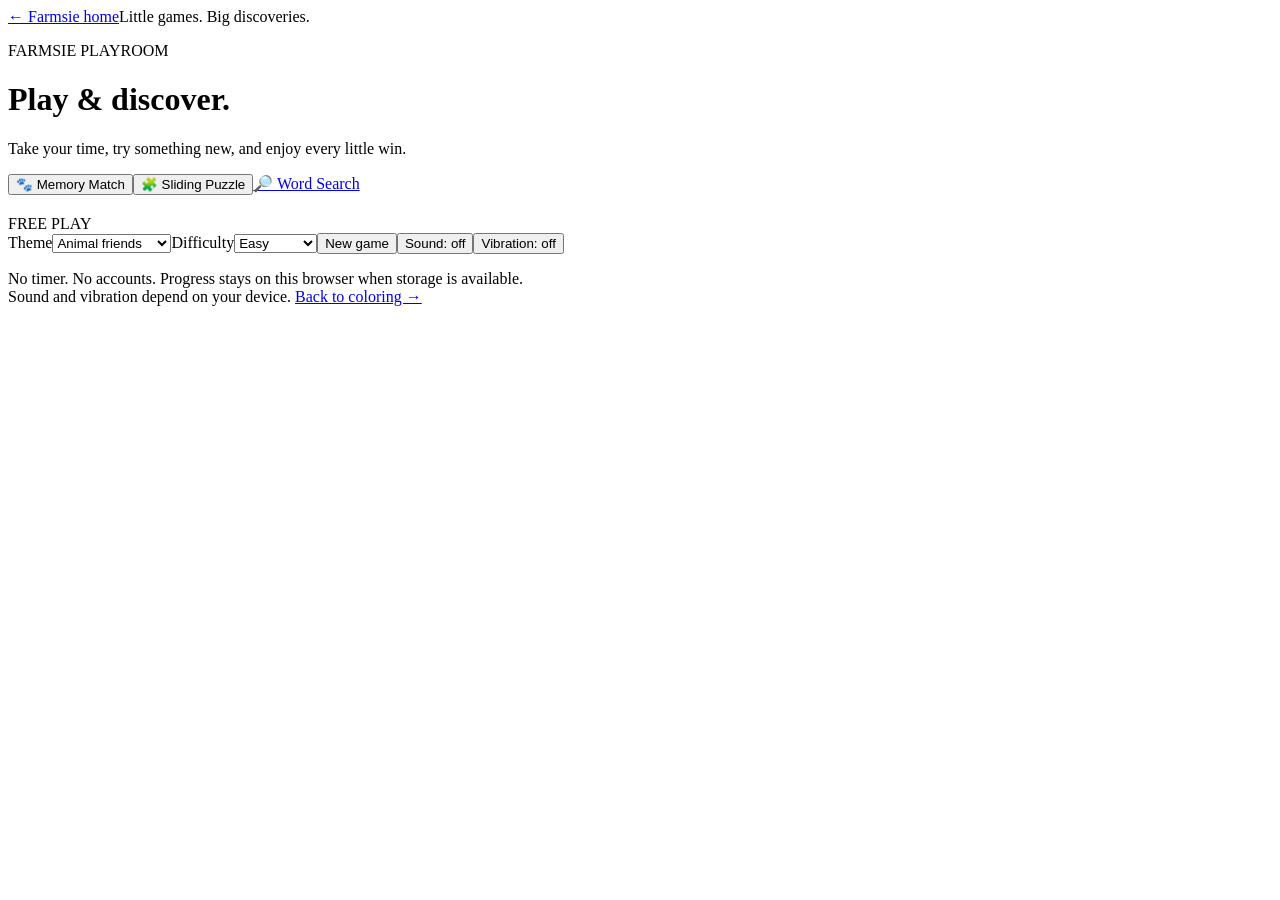
==== activities.html @ 00069113 "Add files via upload" ====
<!doctype html>
<html lang="en"><head><meta charset="utf-8"><meta name="viewport" content="width=device-width,initial-scale=1"><meta name="theme-color" content="#174b3c"><title>Play & Discover · Farmsie</title><link rel="stylesheet" href="activities.css"></head>
<body><header><a href="index.html">← Farmsie home</a><span>Little games. Big discoveries.</span></header><main><p class="eyebrow">FARMSIE PLAYROOM</p><h1>Play & discover.</h1><p class="intro">Take your time, try something new, and enjoy every little win.</p><nav aria-label="Activities"><button id="memoryTab">🐾 Memory Match</button><button id="slideTab">🧩 Sliding Puzzle</button><a href="word-search.html">🔎 Word Search</a></nav><section class="game"><div class="heading"><div><h2 id="title"></h2><p id="instructions"></p></div><span id="badge">FREE PLAY</span></div><div class="controls"><label id="themeLabel">Theme<select id="theme"><option value="animals">Animal friends</option><option value="food">Yummy foods</option><option value="space">Space explorers</option></select></label><label>Difficulty<select id="level"><option value="easy">Easy</option><option value="hard">Challenge</option></select></label><button id="new">New game</button><button id="sound" aria-pressed="false">Sound: off</button><button id="vibration" aria-pressed="false">Vibration: off</button></div><div class="stats"><span id="moves"></span><span id="progress"></span></div><div id="board" aria-label="Game board"></div><p id="status" role="status" aria-live="polite"></p><button id="again" hidden>Play again ✨</button></section><p class="foot">No timer. No accounts. Progress stays on this browser when storage is available.<br>Sound and vibration depend on your device. <a href="index.html">Back to coloring →</a></p></main><script src="activities.js"></script></body></html>
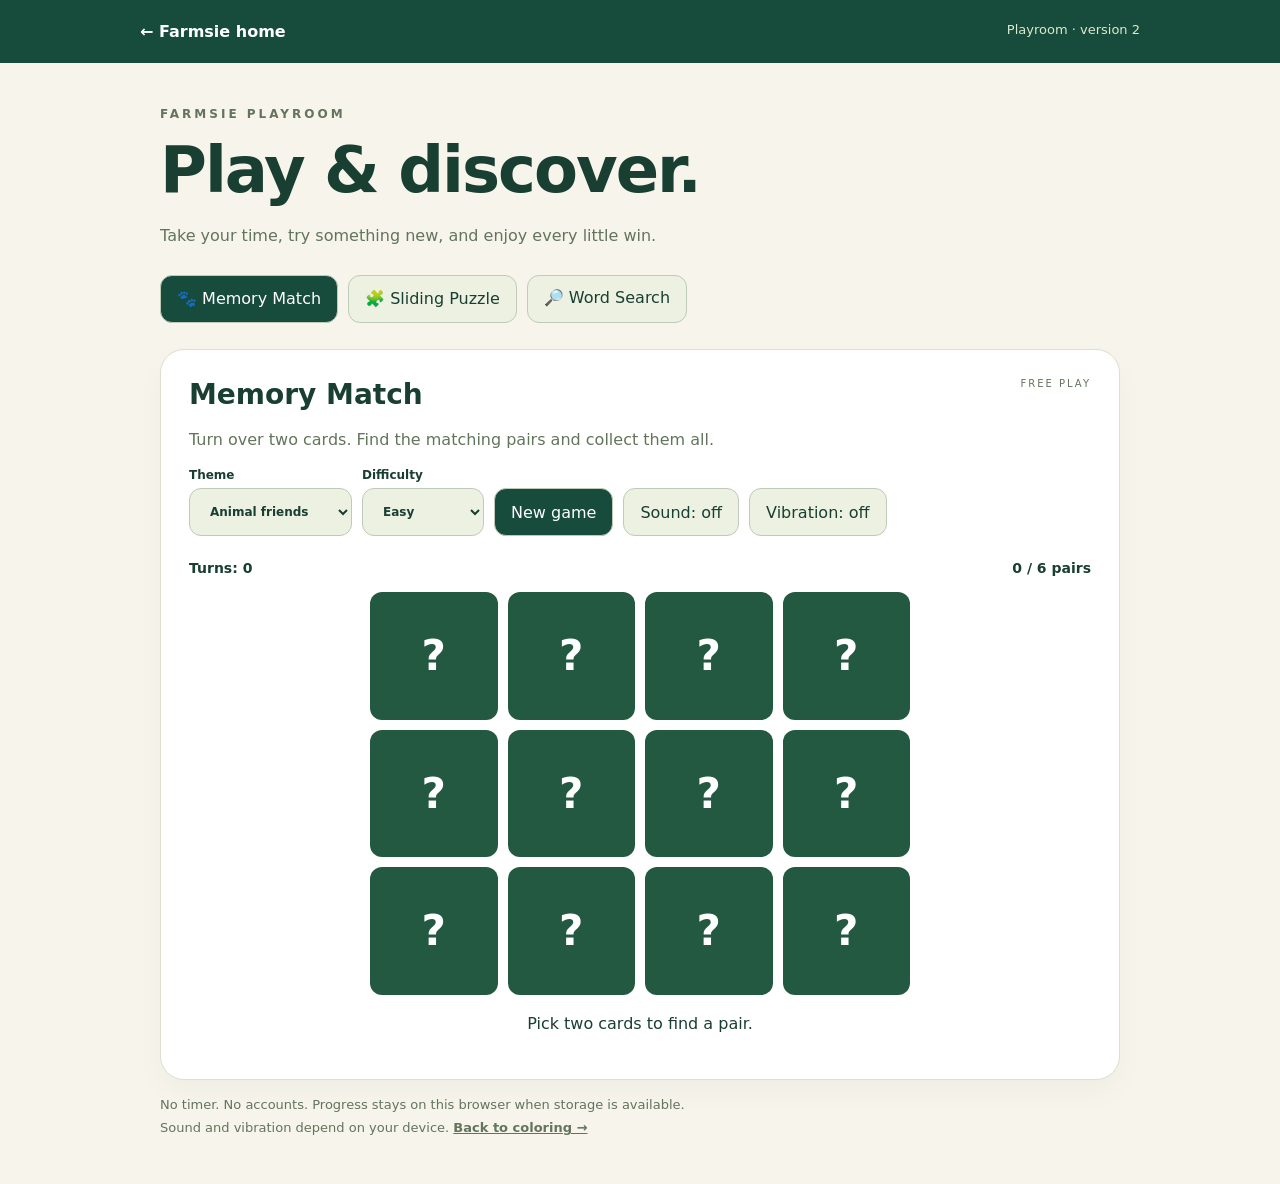
==== commit 226e3a8a: "Add files via upload" ====
--- a/activities.html
+++ b/activities.html
@@ -1,3 +1,30 @@
 <!doctype html>
-<html lang="en"><head><meta charset="utf-8"><meta name="viewport" content="width=device-width,initial-scale=1"><meta name="theme-color" content="#174b3c"><title>Play & Discover · Farmsie</title><link rel="stylesheet" href="activities.css"></head>
-<body><header><a href="index.html">← Farmsie home</a><span>Little games. Big discoveries.</span></header><main><p class="eyebrow">FARMSIE PLAYROOM</p><h1>Play & discover.</h1><p class="intro">Take your time, try something new, and enjoy every little win.</p><nav aria-label="Activities"><button id="memoryTab">🐾 Memory Match</button><button id="slideTab">🧩 Sliding Puzzle</button><a href="word-search.html">🔎 Word Search</a></nav><section class="game"><div class="heading"><div><h2 id="title"></h2><p id="instructions"></p></div><span id="badge">FREE PLAY</span></div><div class="controls"><label id="themeLabel">Theme<select id="theme"><option value="animals">Animal friends</option><option value="food">Yummy foods</option><option value="space">Space explorers</option></select></label><label>Difficulty<select id="level"><option value="easy">Easy</option><option value="hard">Challenge</option></select></label><button id="new">New game</button><button id="sound" aria-pressed="false">Sound: off</button><button id="vibration" aria-pressed="false">Vibration: off</button></div><div class="stats"><span id="moves"></span><span id="progress"></span></div><div id="board" aria-label="Game board"></div><p id="status" role="status" aria-live="polite"></p><button id="again" hidden>Play again ✨</button></section><p class="foot">No timer. No accounts. Progress stays on this browser when storage is available.<br>Sound and vibration depend on your device. <a href="index.html">Back to coloring →</a></p></main><script src="activities.js"></script></body></html>
+<html lang="en"><head><meta charset="utf-8"><meta name="viewport" content="width=device-width,initial-scale=1"><meta name="theme-color" content="#174b3c"><title>Play & Discover · Farmsie</title><style>*{box-sizing:border-box}body{margin:0;background:#f6f4eb;color:#193e32;font:16px system-ui,sans-serif}header{padding:22px max(20px,calc((100% - 1000px)/2));background:#174b3c;color:white;display:flex;justify-content:space-between;gap:16px}a{color:inherit}header a{text-decoration:none;font-weight:800}header span{font-size:13px;color:#dce9cc}main{max-width:1000px;margin:auto;padding:32px 20px}.eyebrow{letter-spacing:3px;font-size:12px;font-weight:800;color:#63745d}h1{font-size:clamp(38px,7vw,64px);letter-spacing:-2px;margin:12px 0}.intro{color:#63745d;line-height:1.6}nav{display:flex;gap:10px;flex-wrap:wrap;margin:26px 0}button,select,nav a{font:inherit;min-height:48px;border-radius:12px;border:1px solid #bdcbb8;padding:12px 16px;background:#edf1e2;color:#193e32}button{cursor:pointer}nav a{text-decoration:none}nav button[aria-pressed=true],#new,#again{background:#174b3c;color:white}button:focus-visible,a:focus-visible,select:focus-visible{outline:3px solid #bb7510;outline-offset:3px}.game{background:white;border:1px solid #dce0cf;border-radius:24px;padding:28px;box-shadow:0 12px 30px #183e3208}.heading{display:flex;justify-content:space-between;gap:16px}h2{font-size:28px;margin:0}#instructions{max-width:580px;line-height:1.6;color:#63745d}#badge{font-size:10px;letter-spacing:2px;white-space:nowrap;color:#63745d}.controls{display:flex;align-items:end;gap:10px;flex-wrap:wrap}label{display:grid;gap:6px;font-size:12px;font-weight:700}label[hidden]{display:none}.stats{display:flex;justify-content:space-between;margin:24px 0 16px;font-weight:700;font-size:14px}#board{display:grid;grid-template-columns:repeat(var(--cols),1fr);gap:10px;max-width:540px;margin:auto}#board button{padding:0;aspect-ratio:1;font-size:clamp(23px,6vw,42px);font-weight:800;background:#235940;color:#fff;border:0;min-height:0;touch-action:manipulation}#board button.revealed{background:#fff2c7;color:#193e32}#board button.matched{background:#d7eac5;color:#193e32}#board button.tile{background:#e9bd59;color:#193e32}#board .blank{aspect-ratio:1;border:2px dashed #dce0cf;border-radius:12px}#status{min-height:28px;line-height:1.6;text-align:center;margin-bottom:12px}#again{display:block;margin:auto}#again[hidden]{display:none}.foot{font-size:13px;line-height:1.8;color:#63745d}.foot a{font-weight:700}@media(max-width:500px){main{padding:22px 14px}.game{padding:18px}header span,#badge{display:none}#board{gap:7px}.controls button{font-size:13px;padding:10px}h2{font-size:24px}}
+</style></head>
+<body><header><a href="index.html">← Farmsie home</a><span>Playroom · version 2</span></header><main><p class="eyebrow">FARMSIE PLAYROOM</p><h1>Play & discover.</h1><p class="intro">Take your time, try something new, and enjoy every little win.</p><nav aria-label="Activities"><button id="memoryTab">🐾 Memory Match</button><button id="slideTab">🧩 Sliding Puzzle</button><a href="word-search.html">🔎 Word Search</a></nav><p id="startup" role="status">Starting games… If no cards appear, open this page in your browser with JavaScript enabled.</p><noscript>These games need JavaScript enabled in your browser.</noscript><section class="game"><div class="heading"><div><h2 id="title"></h2><p id="instructions"></p></div><span id="badge">FREE PLAY</span></div><div class="controls"><label id="themeLabel">Theme<select id="theme"><option value="animals">Animal friends</option><option value="food">Yummy foods</option><option value="space">Space explorers</option></select></label><label>Difficulty<select id="level"><option value="easy">Easy</option><option value="hard">Challenge</option></select></label><button id="new">New game</button><button id="sound" aria-pressed="false">Sound: off</button><button id="vibration" aria-pressed="false">Vibration: off</button></div><div class="stats"><span id="moves"></span><span id="progress"></span></div><div id="board" aria-label="Game board"></div><p id="status" role="status" aria-live="polite"></p><button id="again" hidden>Play again ✨</button></section><p class="foot">No timer. No accounts. Progress stays on this browser when storage is available.<br>Sound and vibration depend on your device. <a href="index.html">Back to coloring →</a></p></main><script>
+'use strict';
+(() => {
+const $=id=>document.getElementById(id), key='farmsie-playroom-v1';
+const themes={animals:['🐶','🐱','🐰','🦊','🐼','🐸','🦁','🐨'],food:['🍎','🍓','🍋','🍇','🥕','🍉','🍒','🌽'],space:['🚀','🪐','⭐','🌙','🌍','☀️','🛸','👽']};
+let data={games:{},sound:false,vibration:false}, mode=location.hash==='#slide'?'slide':'memory', open=[],pending=null,audio;
+try {const raw=JSON.parse(localStorage.getItem(key));if(raw&&raw.games&&typeof raw.games==='object')data={games:raw.games,sound:raw.sound===true,vibration:raw.vibration===true};} catch {}
+function save(){try{localStorage.setItem(key,JSON.stringify(data));}catch{}}
+function shuffle(a){for(let i=a.length-1;i>0;i--){const j=Math.floor(Math.random()*(i+1));[a[i],a[j]]=[a[j],a[i]];}return a;}
+function neighbors(i,n){return [i-n,i+n,...(i%n?[i-1]:[]),...(i%n<n-1?[i+1]:[])].filter(x=>x>=0&&x<n*n);}
+function valid(g,m){if(!g||!['easy','hard'].includes(g.level)||!Number.isInteger(g.moves)||g.moves<0)return false;if(m==='memory'){const count=g.level==='easy'?6:8;return themes[g.theme]&&Array.isArray(g.cards)&&g.cards.length===count*2&&themes[g.theme].slice(0,count).every(v=>g.cards.filter(x=>x===v).length===2)&&Array.isArray(g.matched)&&new Set(g.matched).size===g.matched.length&&g.matched.every(i=>Number.isInteger(i)&&i>=0&&i<g.cards.length)&&themes[g.theme].every(v=>g.matched.filter(i=>g.cards[i]===v).length%2===0);}const n=g.level==='easy'?3:4;return g.n===n&&Array.isArray(g.tiles)&&g.tiles.length===n*n&&new Set(g.tiles).size===n*n&&g.tiles.every(x=>Number.isInteger(x)&&x>=0&&x<n*n);}
+function make(){const level=$('level').value;if(mode==='memory'){const theme=$('theme').value,pairs=themes[theme].slice(0,level==='easy'?6:8);return {level,theme,cards:shuffle([...pairs,...pairs]),matched:[],moves:0};}const n=level==='easy'?3:4,tiles=Array.from({length:n*n},(_,i)=>(i+1)%(n*n));let blank=n*n-1,previous=-1;for(let k=0;k< n*n*30;k++){const options=neighbors(blank,n).filter(i=>i!==previous),next=options[Math.floor(Math.random()*options.length)];[tiles[blank],tiles[next]]=[tiles[next],tiles[blank]];previous=blank;blank=next;}if(tiles.every((v,i)=>v===(i+1)%(n*n))){const next=neighbors(blank,n)[0];[tiles[blank],tiles[next]]=[tiles[next],tiles[blank]];}return {level,n,tiles,moves:0};}
+function feedback(win){try{if(data.vibration&&navigator.vibrate)navigator.vibrate(win?[50,50,80]:25);}catch{}if(data.sound){try{if(!audio)audio=new (window.AudioContext||window.webkitAudioContext)();const resumed=audio.resume();if(resumed&&resumed.catch)resumed.catch(()=>{});[523,...(win?[659,784]:[])].forEach((f,i)=>{const o=audio.createOscillator(),v=audio.createGain(),t=audio.currentTime+i*.13;o.frequency.value=f;v.gain.setValueAtTime(.08,t);v.gain.exponentialRampToValueAtTime(.001,t+.18);o.connect(v);v.connect(audio.destination);o.start(t);o.stop(t+.2);});}catch{}}}
+function done(g){return mode==='memory'?g.matched.length===g.cards.length:g.tiles.every((v,i)=>v===(i+1)%(g.n*g.n));}
+function cancel(){clearTimeout(pending);pending=null;open=[];}
+function fresh(){cancel();data.games[mode]=make();save();render();}
+function render(){const g=data.games[mode],won=done(g);$('title').textContent=mode==='memory'?'Memory Match':'Sliding Puzzle';$('instructions').textContent=mode==='memory'?'Turn over two cards. Find the matching pairs and collect them all.':'Tap a tile next to the empty space to slide it. Put the numbers in order, with the empty space last.';$('themeLabel').hidden=mode!=='memory';$('level').value=g.level;if(mode==='memory')$('theme').value=g.theme;$('memoryTab').setAttribute('aria-pressed',mode==='memory');$('slideTab').setAttribute('aria-pressed',mode==='slide');$('moves').textContent=(mode==='memory'?'Turns: ':'Moves: ')+g.moves;$('progress').textContent=mode==='memory'?g.matched.length/2+' / '+g.cards.length/2+' pairs':g.n+' × '+g.n+' puzzle';$('board').style.setProperty('--cols',mode==='memory'?4:g.n);$('board').replaceChildren();
+(mode==='memory'?g.cards:g.tiles).forEach((value,i)=>{if(mode==='slide'&&value===0){const blank=document.createElement('div');blank.className='blank';blank.setAttribute('aria-label','Empty space');$('board').append(blank);return;}const b=document.createElement('button');b.type='button';b.dataset.index=i;if(mode==='memory'){const matched=g.matched.includes(i),shown=matched||open.includes(i);b.textContent=shown?value:'?';b.className=matched?'matched':shown?'revealed':'';b.setAttribute('aria-label',shown?(matched?'Matched ':'Revealed ')+value:'Hidden card '+(i+1));b.disabled=matched||won;b.onclick=()=>flip(i);}else{b.className='tile';b.textContent=value;b.setAttribute('aria-label','Slide tile '+value);b.disabled=won;b.onclick=()=>slide(i);} $('board').append(b);});
+$('again').hidden=!won;$('status').textContent=won?'🎉 You did it! Ready for another round?':mode==='memory'?(open.length===2?'Take a look—then try another pair.':open.length===1?'Choose one more card.':'Pick two cards to find a pair.'):'Arrange the tiles from 1 to '+(g.n*g.n-1)+'.';for(const type of ['sound','vibration']){$(type).textContent=type[0].toUpperCase()+type.slice(1)+': '+(data[type]?'on':'off');$(type).setAttribute('aria-pressed',data[type]);}}
+function refocus(i){const target=$('board').querySelector('[data-index="'+i+'"]');if(target){try{target.focus({preventScroll:true});}catch{}}}
+function flip(i){const g=data.games.memory;if(pending||g.matched.includes(i)||open.includes(i)||done(g))return;open.push(i);if(open.length===2){g.moves++;if(g.cards[open[0]]===g.cards[open[1]]){g.matched.push(...open);open=[];feedback(done(g));save();}else{save();pending=setTimeout(()=>{pending=null;open=[];render();},850);}}render();refocus(i);}
+function slide(i){const g=data.games.slide,blank=g.tiles.indexOf(0);if(done(g))return;if(!neighbors(blank,g.n).includes(i)){$('status').textContent='Choose a tile touching the empty space.';return;}[g.tiles[i],g.tiles[blank]]=[g.tiles[blank],g.tiles[i]];g.moves++;save();if(done(g))feedback(true);render();refocus(blank);}
+function switchMode(next){cancel();mode=next;try{history.replaceState(null,'','#'+mode);}catch{}if(!valid(data.games[mode],mode)){data.games[mode]=make();save();}render();}
+$('memoryTab').onclick=()=>switchMode('memory');$('slideTab').onclick=()=>switchMode('slide');$('new').onclick=fresh;$('again').onclick=fresh;$('level').onchange=fresh;$('theme').onchange=fresh;for(const type of ['sound','vibration'])$(type).onclick=()=>{data[type]=!data[type];save();render();if(data[type])feedback(false);};window.addEventListener('hashchange',()=>switchMode(location.hash==='#slide'?'slide':'memory'));switchMode(mode);$('startup').hidden=true;
+})();
+
+</script></body></html>
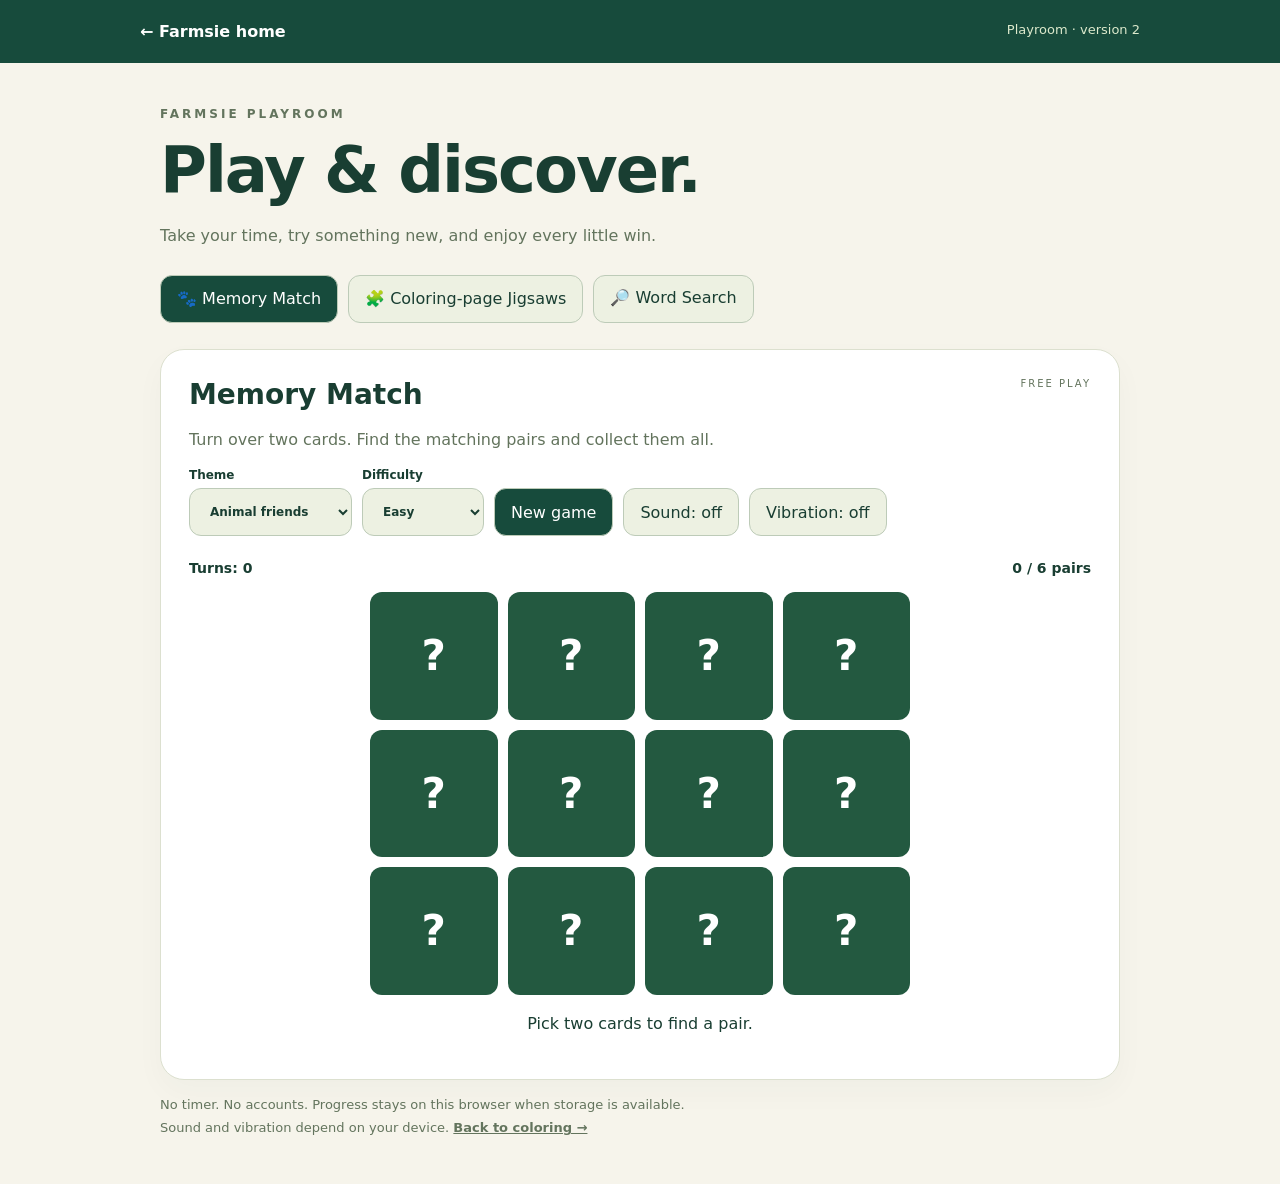
==== commit 1da1bfd1: "Add files via upload" ====
--- a/activities.html
+++ b/activities.html
@@ -1,12 +1,12 @@
 <!doctype html>
 <html lang="en"><head><meta charset="utf-8"><meta name="viewport" content="width=device-width,initial-scale=1"><meta name="theme-color" content="#174b3c"><title>Play & Discover · Farmsie</title><style>*{box-sizing:border-box}body{margin:0;background:#f6f4eb;color:#193e32;font:16px system-ui,sans-serif}header{padding:22px max(20px,calc((100% - 1000px)/2));background:#174b3c;color:white;display:flex;justify-content:space-between;gap:16px}a{color:inherit}header a{text-decoration:none;font-weight:800}header span{font-size:13px;color:#dce9cc}main{max-width:1000px;margin:auto;padding:32px 20px}.eyebrow{letter-spacing:3px;font-size:12px;font-weight:800;color:#63745d}h1{font-size:clamp(38px,7vw,64px);letter-spacing:-2px;margin:12px 0}.intro{color:#63745d;line-height:1.6}nav{display:flex;gap:10px;flex-wrap:wrap;margin:26px 0}button,select,nav a{font:inherit;min-height:48px;border-radius:12px;border:1px solid #bdcbb8;padding:12px 16px;background:#edf1e2;color:#193e32}button{cursor:pointer}nav a{text-decoration:none}nav button[aria-pressed=true],#new,#again{background:#174b3c;color:white}button:focus-visible,a:focus-visible,select:focus-visible{outline:3px solid #bb7510;outline-offset:3px}.game{background:white;border:1px solid #dce0cf;border-radius:24px;padding:28px;box-shadow:0 12px 30px #183e3208}.heading{display:flex;justify-content:space-between;gap:16px}h2{font-size:28px;margin:0}#instructions{max-width:580px;line-height:1.6;color:#63745d}#badge{font-size:10px;letter-spacing:2px;white-space:nowrap;color:#63745d}.controls{display:flex;align-items:end;gap:10px;flex-wrap:wrap}label{display:grid;gap:6px;font-size:12px;font-weight:700}label[hidden]{display:none}.stats{display:flex;justify-content:space-between;margin:24px 0 16px;font-weight:700;font-size:14px}#board{display:grid;grid-template-columns:repeat(var(--cols),1fr);gap:10px;max-width:540px;margin:auto}#board button{padding:0;aspect-ratio:1;font-size:clamp(23px,6vw,42px);font-weight:800;background:#235940;color:#fff;border:0;min-height:0;touch-action:manipulation}#board button.revealed{background:#fff2c7;color:#193e32}#board button.matched{background:#d7eac5;color:#193e32}#board button.tile{background:#e9bd59;color:#193e32}#board .blank{aspect-ratio:1;border:2px dashed #dce0cf;border-radius:12px}#status{min-height:28px;line-height:1.6;text-align:center;margin-bottom:12px}#again{display:block;margin:auto}#again[hidden]{display:none}.foot{font-size:13px;line-height:1.8;color:#63745d}.foot a{font-weight:700}@media(max-width:500px){main{padding:22px 14px}.game{padding:18px}header span,#badge{display:none}#board{gap:7px}.controls button{font-size:13px;padding:10px}h2{font-size:24px}}
 </style></head>
-<body><header><a href="index.html">← Farmsie home</a><span>Playroom · version 2</span></header><main><p class="eyebrow">FARMSIE PLAYROOM</p><h1>Play & discover.</h1><p class="intro">Take your time, try something new, and enjoy every little win.</p><nav aria-label="Activities"><button id="memoryTab">🐾 Memory Match</button><button id="slideTab">🧩 Sliding Puzzle</button><a href="word-search.html">🔎 Word Search</a></nav><p id="startup" role="status">Starting games… If no cards appear, open this page in your browser with JavaScript enabled.</p><noscript>These games need JavaScript enabled in your browser.</noscript><section class="game"><div class="heading"><div><h2 id="title"></h2><p id="instructions"></p></div><span id="badge">FREE PLAY</span></div><div class="controls"><label id="themeLabel">Theme<select id="theme"><option value="animals">Animal friends</option><option value="food">Yummy foods</option><option value="space">Space explorers</option></select></label><label>Difficulty<select id="level"><option value="easy">Easy</option><option value="hard">Challenge</option></select></label><button id="new">New game</button><button id="sound" aria-pressed="false">Sound: off</button><button id="vibration" aria-pressed="false">Vibration: off</button></div><div class="stats"><span id="moves"></span><span id="progress"></span></div><div id="board" aria-label="Game board"></div><p id="status" role="status" aria-live="polite"></p><button id="again" hidden>Play again ✨</button></section><p class="foot">No timer. No accounts. Progress stays on this browser when storage is available.<br>Sound and vibration depend on your device. <a href="index.html">Back to coloring →</a></p></main><script>
+<body><header><a href="index.html">← Farmsie home</a><span>Playroom · version 2</span></header><main><p class="eyebrow">FARMSIE PLAYROOM</p><h1>Play & discover.</h1><p class="intro">Take your time, try something new, and enjoy every little win.</p><nav aria-label="Activities"><button id="memoryTab">🐾 Memory Match</button><button id="slideTab">🧩 Coloring-page Jigsaws</button><a href="word-search.html">🔎 Word Search</a></nav><p id="startup" role="status">Starting games… If no cards appear, open this page in your browser with JavaScript enabled.</p><noscript>These games need JavaScript enabled in your browser.</noscript><section class="game"><div class="heading"><div><h2 id="title"></h2><p id="instructions"></p></div><span id="badge">FREE PLAY</span></div><div class="controls"><label id="themeLabel">Theme<select id="theme"><option value="animals">Animal friends</option><option value="food">Yummy foods</option><option value="space">Space explorers</option></select></label><label>Difficulty<select id="level"><option value="easy">Easy</option><option value="hard">Challenge</option></select></label><button id="new">New game</button><button id="sound" aria-pressed="false">Sound: off</button><button id="vibration" aria-pressed="false">Vibration: off</button></div><div class="stats"><span id="moves"></span><span id="progress"></span></div><div id="board" aria-label="Game board"></div><p id="status" role="status" aria-live="polite"></p><button id="again" hidden>Play again ✨</button></section><p class="foot">No timer. No accounts. Progress stays on this browser when storage is available.<br>Sound and vibration depend on your device. <a href="index.html">Back to coloring →</a></p></main><script>
 'use strict';
 (() => {
 const $=id=>document.getElementById(id), key='farmsie-playroom-v1';
 const themes={animals:['🐶','🐱','🐰','🦊','🐼','🐸','🦁','🐨'],food:['🍎','🍓','🍋','🍇','🥕','🍉','🍒','🌽'],space:['🚀','🪐','⭐','🌙','🌍','☀️','🛸','👽']};
-let data={games:{},sound:false,vibration:false}, mode=location.hash==='#slide'?'slide':'memory', open=[],pending=null,audio;
+let data={games:{},sound:false,vibration:false}, mode='memory', open=[],pending=null,audio;
 try {const raw=JSON.parse(localStorage.getItem(key));if(raw&&raw.games&&typeof raw.games==='object')data={games:raw.games,sound:raw.sound===true,vibration:raw.vibration===true};} catch {}
 function save(){try{localStorage.setItem(key,JSON.stringify(data));}catch{}}
 function shuffle(a){for(let i=a.length-1;i>0;i--){const j=Math.floor(Math.random()*(i+1));[a[i],a[j]]=[a[j],a[i]];}return a;}
@@ -24,7 +24,7 @@
 function flip(i){const g=data.games.memory;if(pending||g.matched.includes(i)||open.includes(i)||done(g))return;open.push(i);if(open.length===2){g.moves++;if(g.cards[open[0]]===g.cards[open[1]]){g.matched.push(...open);open=[];feedback(done(g));save();}else{save();pending=setTimeout(()=>{pending=null;open=[];render();},850);}}render();refocus(i);}
 function slide(i){const g=data.games.slide,blank=g.tiles.indexOf(0);if(done(g))return;if(!neighbors(blank,g.n).includes(i)){$('status').textContent='Choose a tile touching the empty space.';return;}[g.tiles[i],g.tiles[blank]]=[g.tiles[blank],g.tiles[i]];g.moves++;save();if(done(g))feedback(true);render();refocus(blank);}
 function switchMode(next){cancel();mode=next;try{history.replaceState(null,'','#'+mode);}catch{}if(!valid(data.games[mode],mode)){data.games[mode]=make();save();}render();}
-$('memoryTab').onclick=()=>switchMode('memory');$('slideTab').onclick=()=>switchMode('slide');$('new').onclick=fresh;$('again').onclick=fresh;$('level').onchange=fresh;$('theme').onchange=fresh;for(const type of ['sound','vibration'])$(type).onclick=()=>{data[type]=!data[type];save();render();if(data[type])feedback(false);};window.addEventListener('hashchange',()=>switchMode(location.hash==='#slide'?'slide':'memory'));switchMode(mode);$('startup').hidden=true;
+$('memoryTab').onclick=()=>switchMode('memory');$('slideTab').onclick=()=>{location.href='jigsaw.html';};$('new').onclick=fresh;$('again').onclick=fresh;$('level').onchange=fresh;$('theme').onchange=fresh;for(const type of ['sound','vibration'])$(type).onclick=()=>{data[type]=!data[type];save();render();if(data[type])feedback(false);};window.addEventListener('hashchange',()=>switchMode(location.hash==='#slide'?'slide':'memory'));switchMode(mode);$('startup').hidden=true;
 })();
 
 </script></body></html>
